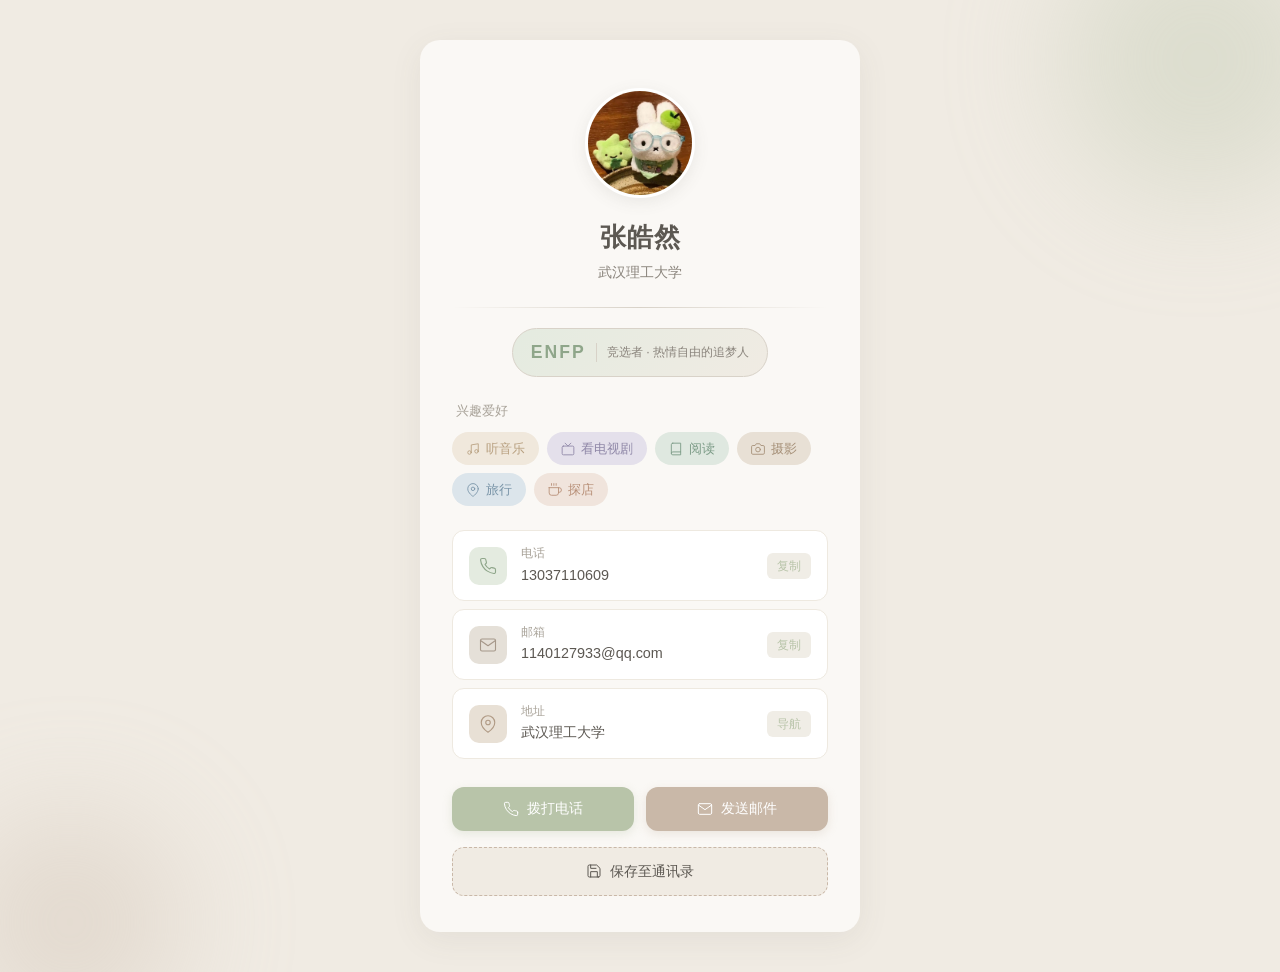
==== index.html @ d1c42552 "Initial deploy: 个人数字名片" ====
<!doctype html>
<html lang="zh-CN">
  <head>
    <meta charset="UTF-8" />
    <link rel="icon" type="image/svg+xml" href="/favicon.svg" />
    <meta name="viewport" content="width=device-width, initial-scale=1.0, maximum-scale=1.0, user-scalable=no" />
    <meta name="theme-color" content="#b8c4a9" />
    <title>个人数字名片</title>
    <script type="module" crossorigin src="/assets/index-CTBPOavF.js"></script>
    <link rel="stylesheet" crossorigin href="/assets/index-D3m7YsnI.css">
  </head>
  <body>
    <div id="root"></div>
  </body>
</html>
---- assets/index-D3m7YsnI.css ----
.card-container{background:#f0ebe3;justify-content:center;align-items:center;min-height:100vh;padding:24px 16px;display:flex;position:relative;overflow:hidden}.card-container:before,.card-container:after{content:"";filter:blur(60px);opacity:.35;border-radius:50%;position:absolute}.card-container:before{background:#b8c4a9;width:280px;height:280px;top:-80px;right:-60px}.card-container:after{background:#c9b8a8;width:220px;height:220px;bottom:-60px;left:-40px}.card{z-index:1;background:#faf8f5;border-radius:20px;width:100%;max-width:400px;padding:40px 28px 32px;animation:.5s ease-out cardIn;position:relative;overflow:hidden;box-shadow:0 8px 32px #5c585214}@keyframes cardIn{0%{opacity:0;transform:translateY(16px)}to{opacity:1;transform:translateY(0)}}.avatar-wrapper{justify-content:center;margin-bottom:20px;display:flex}.avatar{object-fit:cover;background:#e8e4dd;border:3px solid #fff;border-radius:50%;width:100px;height:100px;box-shadow:0 4px 16px #5c58521a}.profile-info{text-align:center;margin-bottom:24px}.name{color:#5c5852;letter-spacing:1px;margin-bottom:6px;font-size:1.5rem;font-weight:600}.title{color:#b8c4a9;margin-bottom:4px;font-size:.9rem;font-weight:500}.company{color:#8a847c;font-size:.85rem;font-weight:400}.divider{background:linear-gradient(90deg,#0000,#d8d2c8,#0000);height:1px;margin:0 0 20px}.mbti-section{justify-content:center;margin-bottom:24px;display:flex}.mbti-badge{background:linear-gradient(135deg,#e4ebe0 0%,#f0ebe3 100%);border:1px solid #d8d2c8;border-radius:30px;align-items:center;gap:10px;padding:10px 18px;display:inline-flex}.mbti-type{color:#8fa68a;letter-spacing:2px;font-size:1.1rem;font-weight:700}.mbti-desc{color:#8a847c;border-left:1px solid #d8d2c8;padding-left:10px;font-size:.78rem}.hobbies-section{margin-bottom:24px}.section-title{color:#a8a298;margin-bottom:12px;padding-left:4px;font-size:.8rem;font-weight:500}.hobby-tags{flex-wrap:wrap;gap:8px;display:flex}.hobby-tag{border-radius:20px;align-items:center;gap:6px;padding:7px 14px;font-size:.8rem;font-weight:500;transition:all .2s;display:inline-flex}.hobby-tag svg{width:14px;height:14px}.hobby-music{color:#b8a080;background:#f0e8dc}.hobby-tv{color:#9088a8;background:#e4e0eb}.hobby-book{color:#7a9a85;background:#dfe8e0}.hobby-camera{color:#a69078;background:#e8e0d5}.hobby-travel{color:#7a95a8;background:#dce5eb}.hobby-coffee{color:#b89078;background:#f0e4dc}.wechat-section{margin-bottom:24px}.wechat-card{background:#fff;border:1px solid #eee9e0;border-radius:16px;flex-direction:column;align-items:center;padding:20px;display:flex;position:relative}.wechat-icon{color:#7a9a85;background:#dfe8e0;border-radius:10px;justify-content:center;align-items:center;width:36px;height:36px;margin-bottom:14px;display:flex}.wechat-icon svg{width:20px;height:20px}.wechat-qr-wrapper{background:#fff;border:1px solid #eee9e0;border-radius:12px;width:140px;height:140px;padding:8px}.wechat-qr{object-fit:contain;border-radius:6px;width:100%;height:100%;display:block}.wechat-tip{color:#a8a298;margin-top:12px;font-size:.8rem;font-weight:500}.contact-list{flex-direction:column;gap:8px;margin-bottom:28px;display:flex}.contact-item{cursor:pointer;background:#fff;border:1px solid #eee9e0;border-radius:12px;align-items:center;gap:14px;padding:14px 16px;transition:all .2s;display:flex}.contact-item:active{background:#f5f1ea;transform:scale(.98)}.contact-icon{border-radius:10px;flex-shrink:0;justify-content:center;align-items:center;width:38px;height:38px;display:flex}.contact-icon svg{width:18px;height:18px}.phone-icon{color:#8fa68a;background:#e4ebe0}.email-icon{color:#a6988a;background:#e5e0d8}.address-icon{color:#b09a85;background:#e8e0d5}.contact-content{flex-direction:column;flex:1;gap:2px;min-width:0;display:flex}.contact-label{color:#a8a298;font-size:.72rem;font-weight:500}.contact-value{color:#5c5852;word-break:break-all;font-size:.9rem;font-weight:500}.contact-action{color:#b8c4a9;background:#f0ede6;border-radius:6px;flex-shrink:0;padding:4px 10px;font-size:.75rem;font-weight:500}.action-buttons{grid-template-columns:1fr 1fr;gap:12px;margin-bottom:16px;display:grid}.action-btn{color:#fff;border-radius:12px;justify-content:center;align-items:center;gap:8px;padding:13px 16px;font-size:.85rem;font-weight:500;transition:all .2s;display:flex}.action-btn svg{width:16px;height:16px}.action-btn:active{transform:scale(.96)}.call-btn{background:#b8c4a9;box-shadow:0 3px 10px #b8c4a94d}.call-btn:active{box-shadow:0 1px 4px #b8c4a94d}.email-btn{background:#c9b8a8;box-shadow:0 3px 10px #c9b8a84d}.email-btn:active{box-shadow:0 1px 4px #c9b8a84d}.save-btn-full{color:#5c5852;background:#f0ebe3;border:1px dashed #c9b8a8;border-radius:12px;justify-content:center;align-items:center;gap:8px;width:100%;padding:14px 16px;font-size:.9rem;font-weight:500;transition:all .2s;display:flex}.save-btn-full svg{width:16px;height:16px}.save-btn-full:active{background:#e8e2d7;transform:scale(.98)}.toast{color:#faf8f5;z-index:1000;-webkit-backdrop-filter:blur(10px);backdrop-filter:blur(10px);background:#5c5852d9;border-radius:10px;padding:12px 22px;font-size:.85rem;animation:.2s ease-out toastIn;position:fixed;top:50%;left:50%;transform:translate(-50%,-50%)}@keyframes toastIn{0%{opacity:0;transform:translate(-50%,-50%)scale(.9)}to{opacity:1;transform:translate(-50%,-50%)scale(1)}}@media (width>=768px){.card-container{padding:40px 20px}.card{max-width:420px;padding:48px 32px 36px}.avatar{width:110px;height:110px}.name{font-size:1.625rem}.contact-item:hover{background:#f7f3ec}.action-btn:hover{filter:brightness(1.03)}.save-btn-full:hover{background:#ebe5da}}@media (width>=1024px){.card{max-width:440px}}*{box-sizing:border-box;margin:0;padding:0}html{font-size:16px}body{-webkit-font-smoothing:antialiased;-moz-osx-font-smoothing:grayscale;color:#333;background:#f0ebe3;min-height:100vh;font-family:-apple-system,BlinkMacSystemFont,Segoe UI,PingFang SC,Hiragino Sans GB,Microsoft YaHei,Helvetica Neue,Helvetica,Arial,sans-serif;line-height:1.5;overflow-x:hidden}#root{min-height:100vh}button{cursor:pointer;border:none;outline:none;font-family:inherit}a{color:inherit;text-decoration:none}img{max-width:100%;display:block}
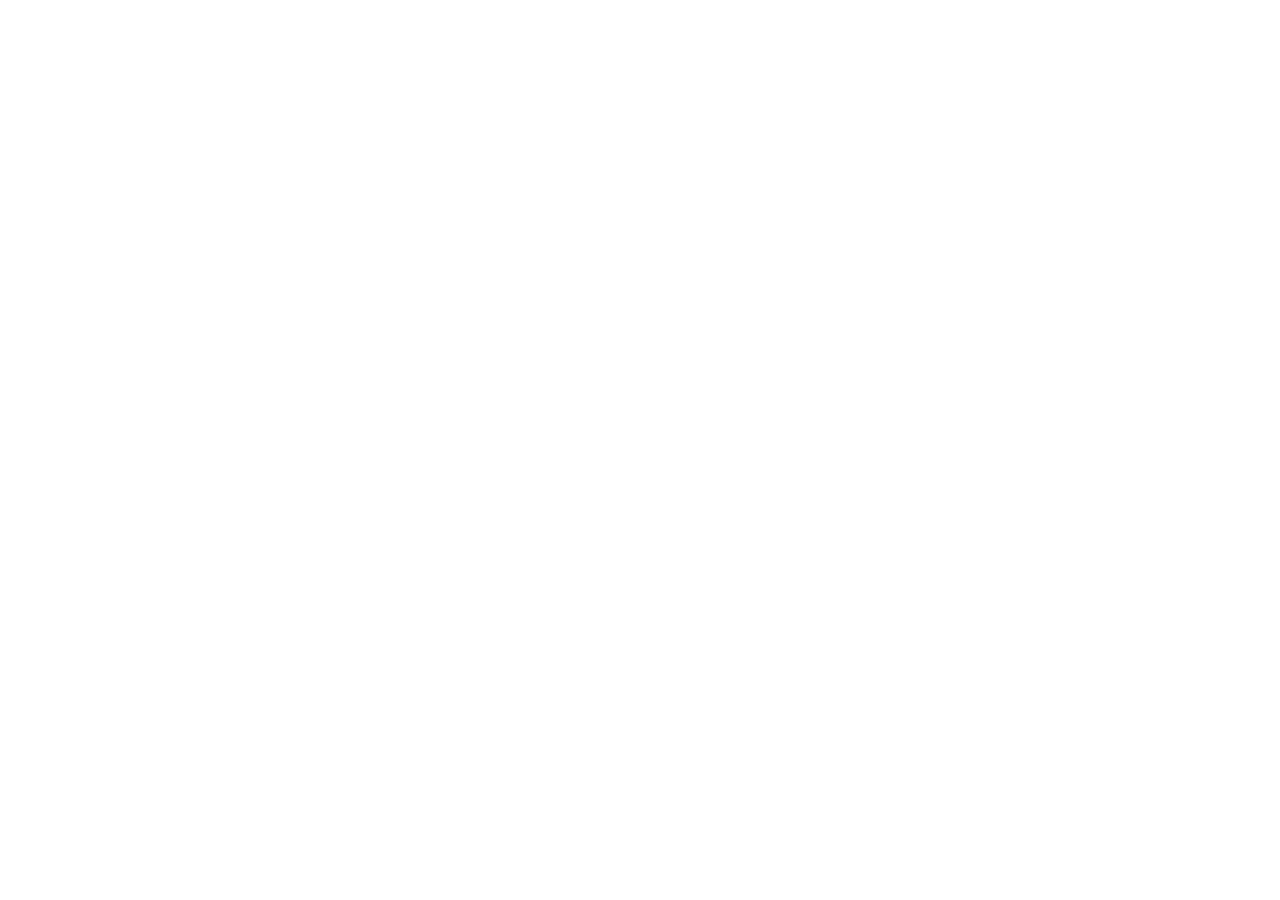
==== commit 468e7391: "Add files via upload" ====
--- a/index.html
+++ b/index.html
@@ -2,12 +2,12 @@
 <html lang="zh-CN">
   <head>
     <meta charset="UTF-8" />
-    <link rel="icon" type="image/svg+xml" href="/favicon.svg" />
+    <link rel="icon" type="image/svg+xml" href="./favicon.svg" />
     <meta name="viewport" content="width=device-width, initial-scale=1.0, maximum-scale=1.0, user-scalable=no" />
     <meta name="theme-color" content="#b8c4a9" />
     <title>个人数字名片</title>
-    <script type="module" crossorigin src="/assets/index-CTBPOavF.js"></script>
-    <link rel="stylesheet" crossorigin href="/assets/index-D3m7YsnI.css">
+    <script type="module" crossorigin src="/digital-card/assets/index-B4AG4Y0a.js"></script>
+    <link rel="stylesheet" crossorigin href="/digital-card/assets/index-D3m7YsnI.css">
   </head>
   <body>
     <div id="root"></div>
